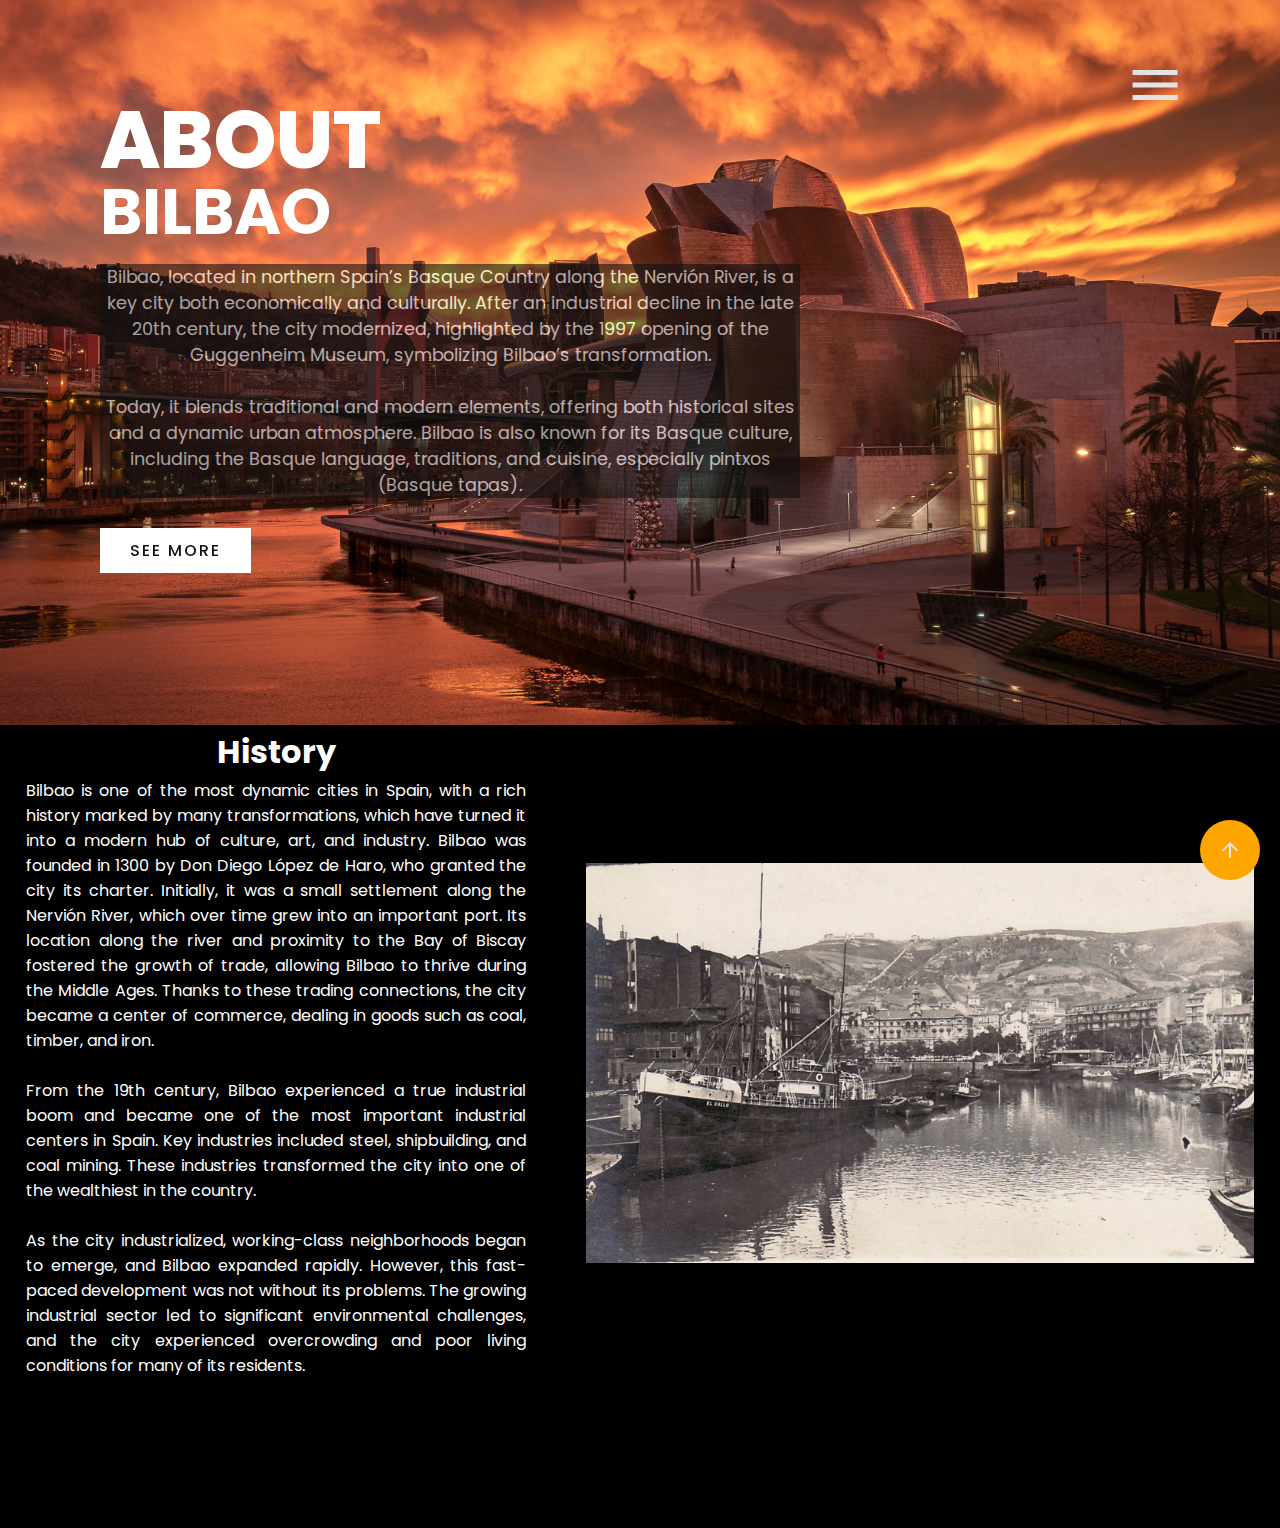
==== index.html @ ed340716 "d" ====
<!DOCTYPE html>
<html lang="en">
<head>
    <link href="https://fonts.googleapis.com/css?family=Poppins:200,300,400,500,600,700,800,900&display=swap" rel="stylesheet">
    <meta charset="UTF-8">
    <meta name="viewport" content="width=device-width, initial-scale=1.0">
    <title>Home</title>
</head>
<link href="styles/style.css" rel="stylesheet">
<link href="styles/general.css" rel="stylesheet">
<body>

<div class="showcase">
      <header>
          <h2 class="logo"></h2>
          <div class="toggle"></div>
        </header>
        <video src="https://traversymedia.com/downloads/videos/explore.mp4" muted loop autoplay></video>
        <div class="overlay">
            <img src="images/gugenheim.jpg" alt="">
        </div>
        <div class="text">
            <h2>About</h2> 
            <h3>Bilbao</h3>
            <p class="about">Bilbao, located in northern Spain’s Basque Country along the Nervión River, is a key city both economically and culturally. After an industrial decline in the late 20th century, the city modernized, highlighted by the 1997 opening of the Guggenheim Museum, symbolizing Bilbao’s transformation.</br></br>
            Today, it blends traditional and modern elements, offering both historical sites and a dynamic urban atmosphere. Bilbao is also known for its Basque culture, including the Basque language, traditions, and cuisine, especially pintxos (Basque tapas).</p>
                <a href="#history" id="explore-link">See more</a>
            </div>
    </div>
        <div class="menu">
            <div><a href="index.html">Home</a></div>
            <div class="dropdown">
                <div class="drop"><a href="#">Where to go?</a></div>
                <div class="dropdown-content">
                    <div><a href="sub-websites/places.html"><ul><li>Places</li></ul></a></div>
                    <div><a href="sub-websites/beaches.html"><ul><li>Beaches</li></ul></a></div>
                </div>
            </div>
            <div><a href="sub-websites/publictransport.html">Public transport</a></div>
            <div><a href="sub-websites/localfood.html">Local food</a></div>
        </div>

        <div class="content">
        <div class="history">
            <div class="section">
                <div class="text-section">
            <h1 class="historia" id="history">History</h1>
            <p class="historiabilbao">Bilbao is one of the most dynamic cities in Spain, with a rich history marked by many transformations, which have turned it into a modern hub of culture, art, and industry.
                Bilbao was founded in 1300 by Don Diego López de Haro, who granted the city its charter. Initially, it was a small settlement along the Nervión River, which over time grew into an important port. Its location along the river and proximity to the Bay of Biscay fostered the growth of trade, allowing Bilbao to thrive during the Middle Ages. Thanks to these trading connections, the city became a center of commerce, dealing in goods such as coal, timber, and iron.
            </br></br>
                From the 19th century, Bilbao experienced a true industrial boom and became one of the most important industrial centers in Spain. Key industries included steel, shipbuilding, and coal mining. These industries transformed the city into one of the wealthiest in the country.
            </br></br>
                As the city industrialized, working-class neighborhoods began to emerge, and Bilbao expanded rapidly. However, this fast-paced development was not without its problems. The growing industrial sector led to significant environmental challenges, and the city experienced overcrowding and poor living conditions for many of its residents.
            </p>
            </div>
            <div class="foto">
            <img src="images/bilbao.jpg" id="zdjbilbao">
            </div>
            </div>
        </div>
        </div>
        <button id="scrollBtn" onclick="topFunction()"><img src="images/arrow_up.svg" alt="scroll to top"></button>

    

        <script src="scripts/script.js"></script>
    </body>
    </html>
---- styles/style.css ----
@import url('https://fonts.googleapis.com/css?family=Poppins:200,300,400,500,600,700,800,900&display=swap');
*
{
  margin: 0;
  padding: 0;
  box-sizing: border-box;
  font-family: 'Poppins', sans-serif;
}

html {
  scroll-behavior: smooth;
}

header
{
  position: absolute;
  top: 0;
  left: 0;
  width: 100%;
  padding: 30px 100px;
  z-index: 1000;
  display: flex;
  justify-content: space-between;
  align-items: center;
}
header .logo
{
  color: #fff;
  text-transform: uppercase;
  cursor: pointer;

}
.toggle
{
  position: relative;
  width: 50px;
  height: 110px;
  background-image: url(../images/menu.jpg);
  background-repeat: no-repeat;
  background-size: 60px;
  background-position: center;
  cursor: pointer;
  transition: 0.2s;
}
.toggle.active
{
  background: url(../images/close.jpg);
  background-repeat: no-repeat;
  background-size: 60px;
  background-position: center;
  cursor: pointer;
}
.showcase
{
  position:absolute;
  right: 0;
  width: 100%;
  padding: 100px;
  display: flex;
  justify-content: space-between;
  align-items: center;
 
  transition: 0.5s;
  z-index: 2;
}
.showcase.active
{
  right: 300px;
}

.showcase video
{
  position: absolute;
  top: 0;
  left: 0;
  width: 100%;
  height: 100%;
  object-fit: cover;
  opacity: 0.8;
}
.overlay
{
  position: absolute;
  top: 0;
  left: 0;
  width: 100%;
  height: 107.8%;
  mix-blend-mode: overlay;
  background-size: cover;
  background-position: center; 
  user-select: none;
}

.overlay img {
  position: relative;
  top: 0;
  left: 0;
  width: 100%;
  height: 100%;
  object-fit: cover;
}
.text
{
  position: relative;
  z-index: 10;
}

.text h2
{
  font-size: 5em;
  font-weight: 800;
  color: #fff;
  line-height: 1em;
  text-transform: uppercase;
}
.text h3
{
  font-size: 4em;
  font-weight: 700;
  color: #fff;
  line-height: 1em;
  text-transform: uppercase;
}
.about
{
  font-size: 1.1em;
  color: #fff;
  margin: 20px 0;
  font-weight: 400;
  max-width: 700px;
  background-color: #111;
  opacity: 0.6;
  transition: 1s;
  text-align: center;
}

.about:hover {
  opacity: 0.9;
}


.text a
{
  display: inline-block;
  font-size: 1em;
  background: #fff;
  padding: 10px 30px;
  text-transform: uppercase;
  text-decoration: none;
  font-weight: 500;
  margin-top: 10px;
  color: #111;
  letter-spacing: 2px;
  transition: 0.2s;
  

}
.text a:hover
{
  letter-spacing: 6px;
}



@media (max-width: 991px)
{
  .showcase,
  .showcase header
  {
    padding: 40px;
  }
  .text h2
  {
    font-size: 3em;
  }
  .text h3
  {
    font-size: 2em;
  }
}

.menu {
  position: absolute; 
  top: 0;
  right: 0px; 
  width: 300px; 
  height: 100%;
  color: #fff;
  background: rgb(0, 0, 0);
  display: flex;
  flex-direction: column;
  align-items: flex-start;
  justify-content: center;
  padding: 0px 10px 10px 40px;
}

.menu div {
  font-size: 24px;
  margin: 0px 0;
}

.menu a {
  all: unset;
  cursor: pointer;
  padding: 4px 5px;
  display: block;
  width: 100%;
}

.menu a:hover {
  color: orange;
}


.dropdown {
  position: relative;
  width: 100%;
}

.dropdown-content {
  position: absolute;
  top: 100%;
  right: 0;
  left: -10px;
  background: rgb(0, 0, 0);
  width: 250px;
  display: none;
  padding: 0px 10px 10px 30px;
}

.dropdown-content div {
  margin: 5px 0;
}

.dropdown:hover .dropdown-content {
  display: block;
}

.content {
  height: 500px;
  background-color: black;
  display: flex;
  justify-content: center;
  position: relative;
  top: 728px;
  color: white;
}

.historia {
  top: 15px;
  color: #fff;
  left: 300px;  
  height: 50px;
}

.historiabilbao {
  position: relative;

  height: 100px;
  width: 500px;
  text-align: justify;
}

#zdjbilbao {
position: relative;
top: -65px;
height: 400px;
}

@keyframes slow-show {
  0% {
    opacity: 0;
    transform: translateY(40px);
  }
  100% {
    opacity: 1;
    transform: translateY(0);
  }
}

.history {
  animation: slow-show 1s;
  display: flex;
  flex-direction: row;
  height: 800px;
}

#scrollBtn {
  all: unset;
  height: 60px;
  width: 60px;
  position: fixed;
  bottom: 20px;
  right: 20px;
  background-color: orange;
  z-index: 100;
  display: flex;
  justify-content: center;
  align-items: center;
  border-radius: 50%;
  cursor: pointer;
  user-select: none;
}

.section {
  width: 100%;
  display: flex;
  column-gap: 60px;
  height: 800px;
  
}

.foto {
  display: flex;
  justify-content: center;
  align-items: center;

}

.text-section {
  display: flex;
  flex-direction: column;
  text-align: center;
  color: white;
  height: 800px;
}
---- styles/general.css ----
body {
    overflow-x: hidden;
    background-color: black;
}
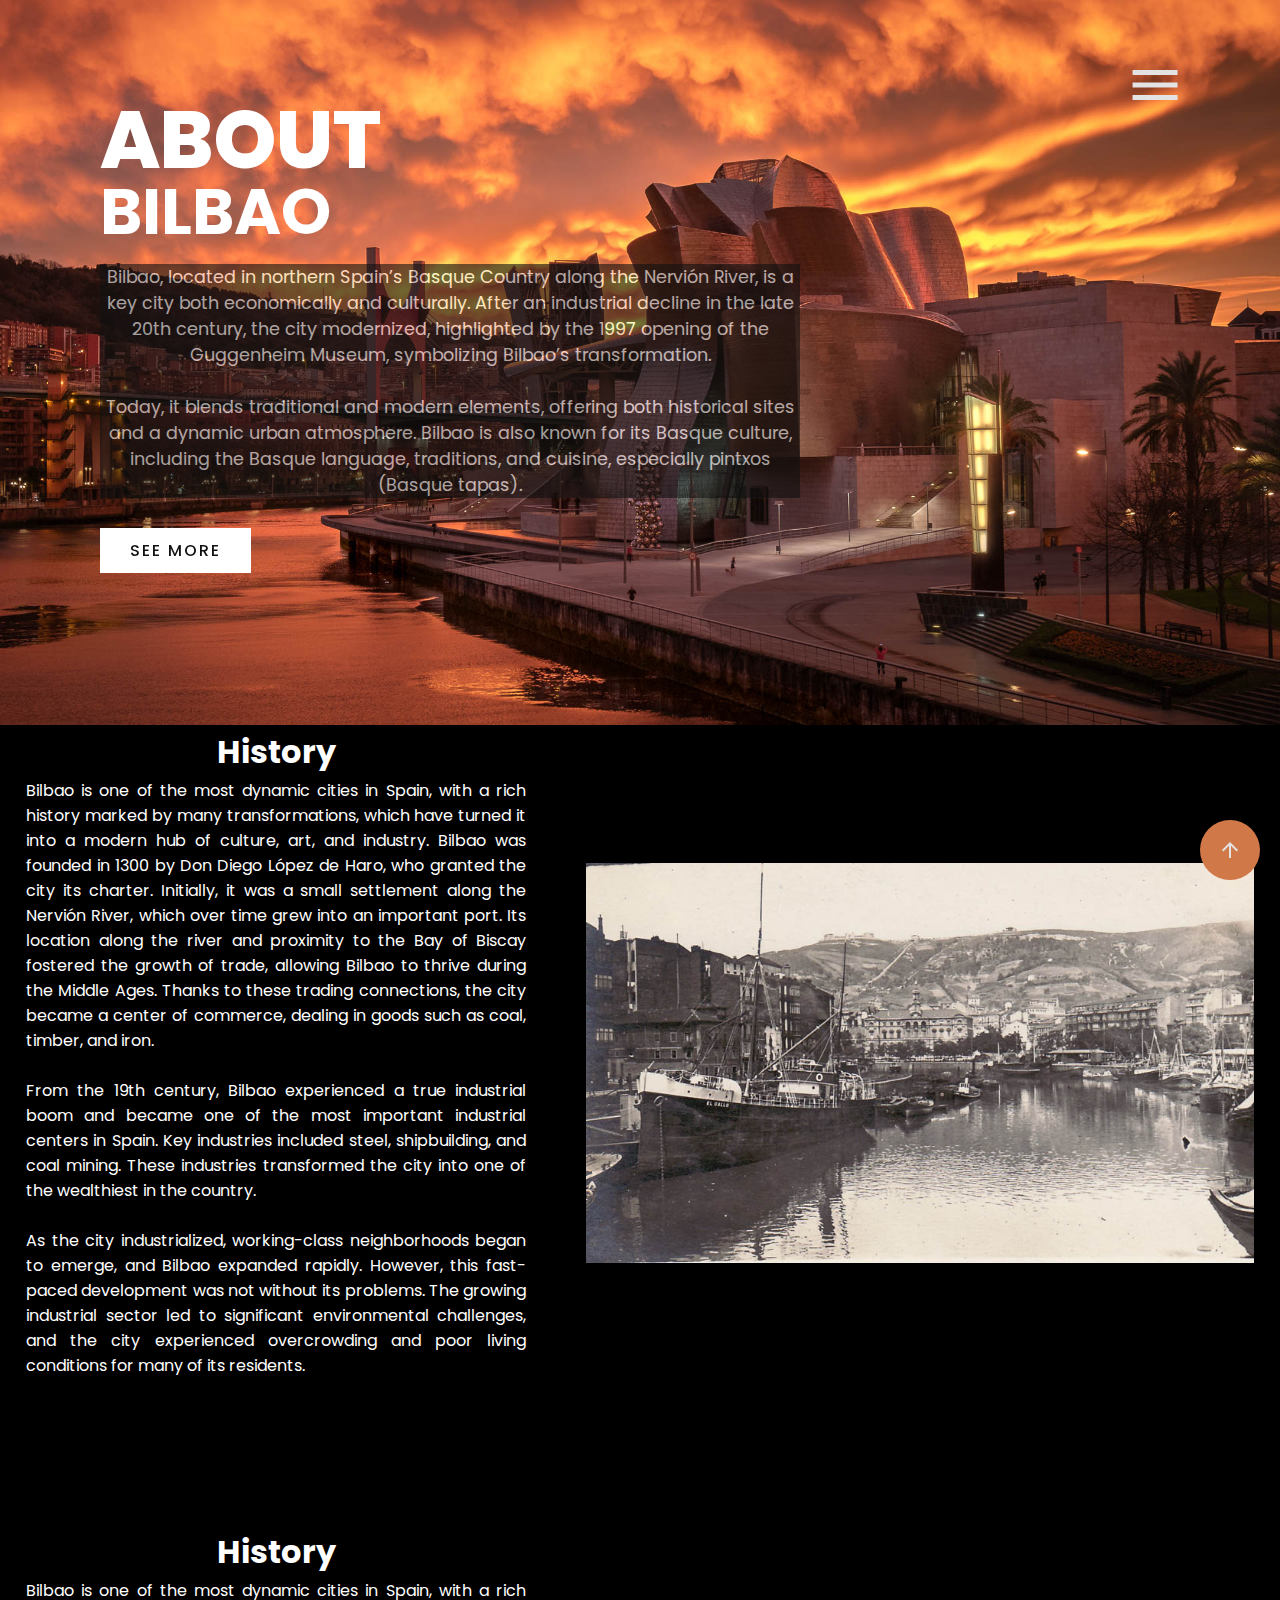
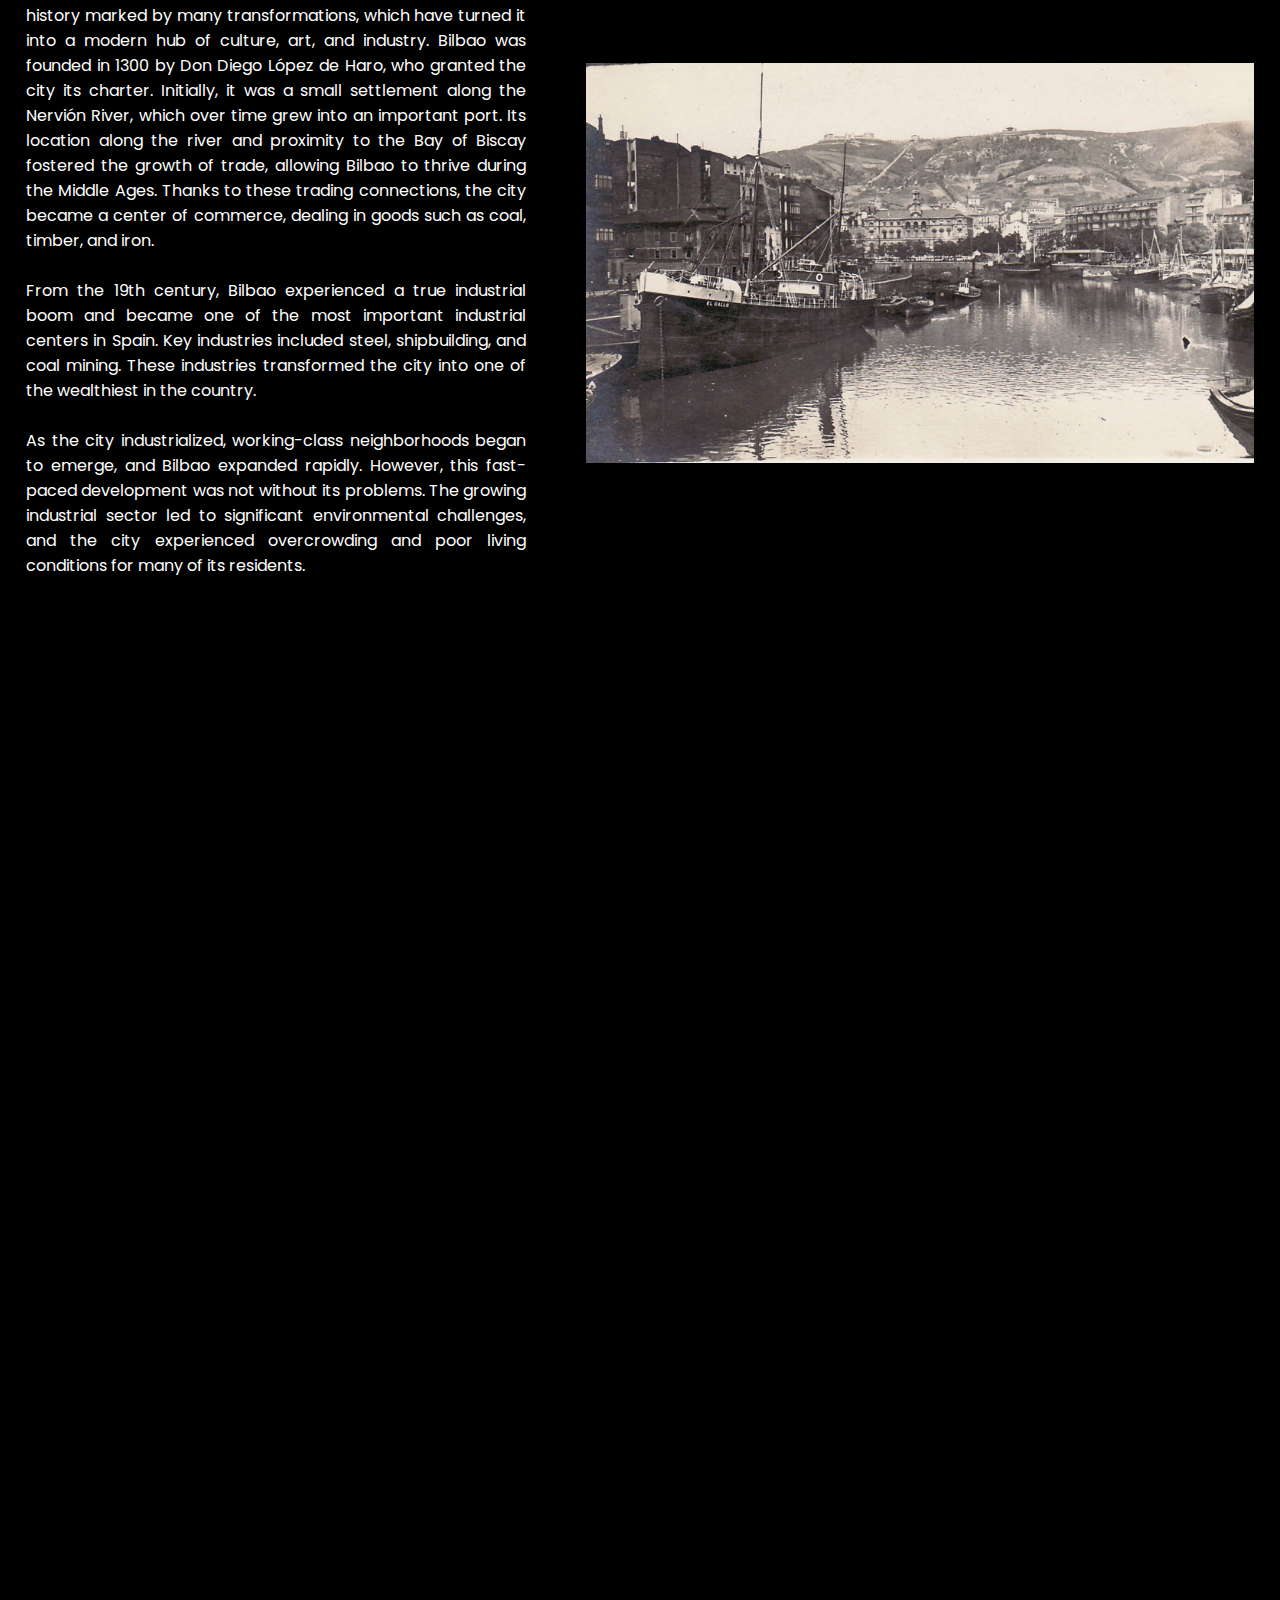
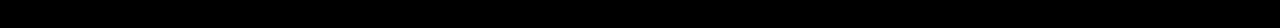
==== commit 7f768ceb: "beaches2" ====
--- a/index.html
+++ b/index.html
@@ -15,7 +15,6 @@
           <h2 class="logo"></h2>
           <div class="toggle"></div>
         </header>
-        <video src="https://traversymedia.com/downloads/videos/explore.mp4" muted loop autoplay></video>
         <div class="overlay">
             <img src="images/gugenheim.jpg" alt="">
         </div>
@@ -57,6 +56,25 @@
             <img src="images/bilbao.jpg" id="zdjbilbao">
             </div>
             </div>
+
+
+            <div class="section">
+                <div class="text-section">
+            <h1 class="historia" id="history">History</h1>
+            <p class="historiabilbao">Bilbao is one of the most dynamic cities in Spain, with a rich history marked by many transformations, which have turned it into a modern hub of culture, art, and industry.
+                Bilbao was founded in 1300 by Don Diego López de Haro, who granted the city its charter. Initially, it was a small settlement along the Nervión River, which over time grew into an important port. Its location along the river and proximity to the Bay of Biscay fostered the growth of trade, allowing Bilbao to thrive during the Middle Ages. Thanks to these trading connections, the city became a center of commerce, dealing in goods such as coal, timber, and iron.
+            </br></br>
+                From the 19th century, Bilbao experienced a true industrial boom and became one of the most important industrial centers in Spain. Key industries included steel, shipbuilding, and coal mining. These industries transformed the city into one of the wealthiest in the country.
+            </br></br>
+                As the city industrialized, working-class neighborhoods began to emerge, and Bilbao expanded rapidly. However, this fast-paced development was not without its problems. The growing industrial sector led to significant environmental challenges, and the city experienced overcrowding and poor living conditions for many of its residents.
+            </p>
+            </div>
+            <div class="foto">
+            <img src="images/bilbao.jpg" id="zdjbilbao">
+            </div>
+            </div>
+
+            
         </div>
         </div>
         <button id="scrollBtn" onclick="topFunction()"><img src="images/arrow_up.svg" alt="scroll to top"></button>
--- a/styles/style.css
+++ b/styles/style.css
@@ -68,16 +68,6 @@
   right: 300px;
 }
 
-.showcase video
-{
-  position: absolute;
-  top: 0;
-  left: 0;
-  width: 100%;
-  height: 100%;
-  object-fit: cover;
-  opacity: 0.8;
-}
 .overlay
 {
   position: absolute;
@@ -182,7 +172,7 @@
 .menu {
   position: absolute; 
   top: 0;
-  right: 0px; 
+  right: 0; 
   width: 300px; 
   height: 100%;
   color: #fff;
@@ -237,7 +227,7 @@
 }
 
 .content {
-  height: 500px;
+  height: 2500px;
   background-color: black;
   display: flex;
   justify-content: center;
@@ -255,7 +245,6 @@
 
 .historiabilbao {
   position: relative;
-
   height: 100px;
   width: 500px;
   text-align: justify;
@@ -280,7 +269,6 @@
 
 .history {
   animation: slow-show 1s;
-  display: flex;
   flex-direction: row;
   height: 800px;
 }
@@ -292,7 +280,7 @@
   position: fixed;
   bottom: 20px;
   right: 20px;
-  background-color: orange;
+  background-color: rgb(209, 120, 72);
   z-index: 100;
   display: flex;
   justify-content: center;
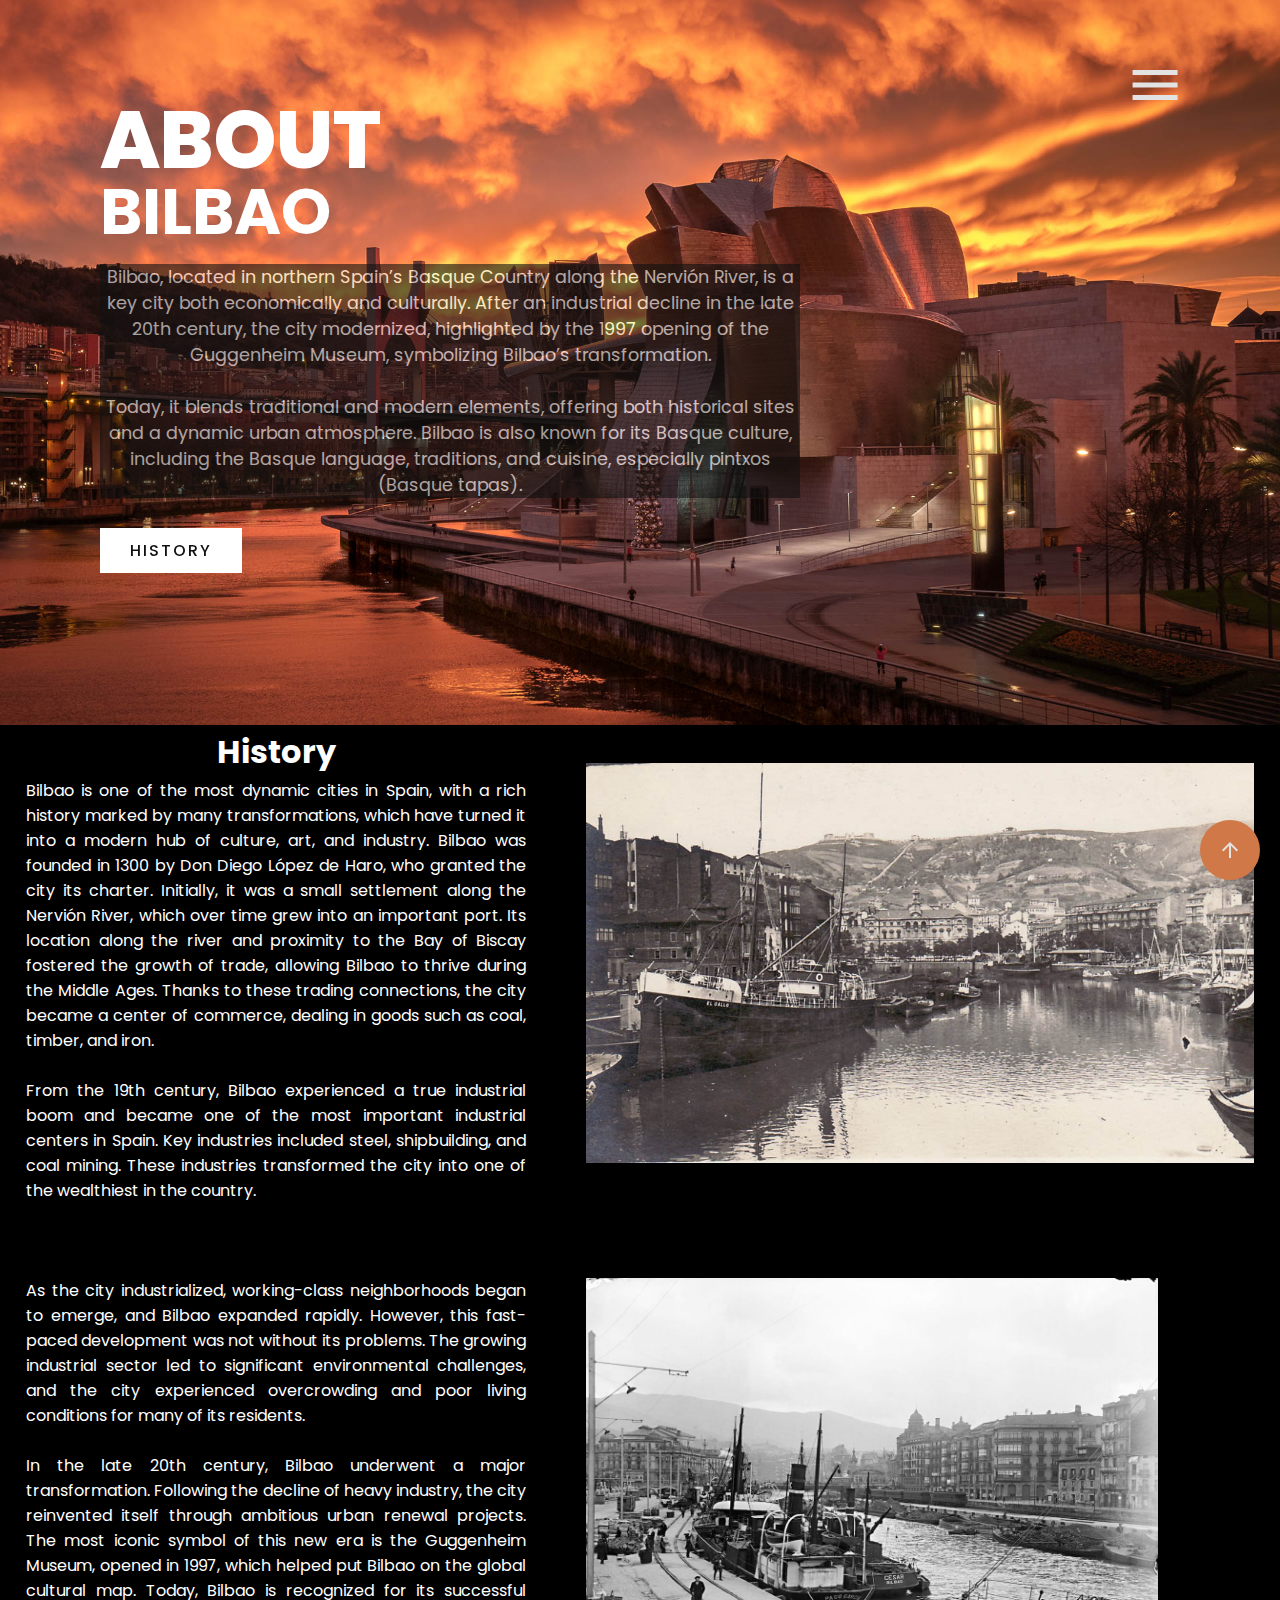
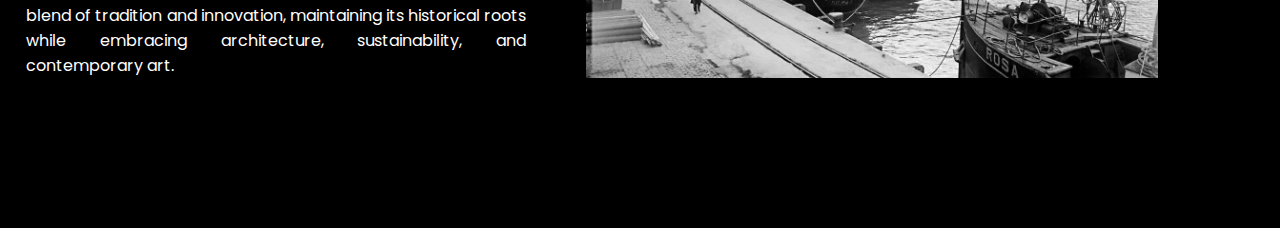
==== commit 6cf84f05: "historia" ====
--- a/index.html
+++ b/index.html
@@ -23,7 +23,7 @@
             <h3>Bilbao</h3>
             <p class="about">Bilbao, located in northern Spain’s Basque Country along the Nervión River, is a key city both economically and culturally. After an industrial decline in the late 20th century, the city modernized, highlighted by the 1997 opening of the Guggenheim Museum, symbolizing Bilbao’s transformation.</br></br>
             Today, it blends traditional and modern elements, offering both historical sites and a dynamic urban atmosphere. Bilbao is also known for its Basque culture, including the Basque language, traditions, and cuisine, especially pintxos (Basque tapas).</p>
-                <a href="#history" id="explore-link">See more</a>
+                <a href="#history" id="explore-link">History</a>
             </div>
     </div>
         <div class="menu">
@@ -44,12 +44,9 @@
             <div class="section">
                 <div class="text-section">
             <h1 class="historia" id="history">History</h1>
-            <p class="historiabilbao">Bilbao is one of the most dynamic cities in Spain, with a rich history marked by many transformations, which have turned it into a modern hub of culture, art, and industry.
-                Bilbao was founded in 1300 by Don Diego López de Haro, who granted the city its charter. Initially, it was a small settlement along the Nervión River, which over time grew into an important port. Its location along the river and proximity to the Bay of Biscay fostered the growth of trade, allowing Bilbao to thrive during the Middle Ages. Thanks to these trading connections, the city became a center of commerce, dealing in goods such as coal, timber, and iron.
-            </br></br>
+            <p class="historiabilbao">Bilbao is one of the most dynamic cities in Spain, with a rich history marked by many transformations, which have turned it into a modern hub of culture, art, and industry. Bilbao was founded in 1300 by Don Diego López de Haro, who granted the city its charter. Initially, it was a small settlement along the Nervión River, which over time grew into an important port. Its location along the river and proximity to the Bay of Biscay fostered the growth of trade, allowing Bilbao to thrive during the Middle Ages. Thanks to these trading connections, the city became a center of commerce, dealing in goods such as coal, timber, and iron.
+            <br><br>
                 From the 19th century, Bilbao experienced a true industrial boom and became one of the most important industrial centers in Spain. Key industries included steel, shipbuilding, and coal mining. These industries transformed the city into one of the wealthiest in the country.
-            </br></br>
-                As the city industrialized, working-class neighborhoods began to emerge, and Bilbao expanded rapidly. However, this fast-paced development was not without its problems. The growing industrial sector led to significant environmental challenges, and the city experienced overcrowding and poor living conditions for many of its residents.
             </p>
             </div>
             <div class="foto">
@@ -60,27 +57,22 @@
 
             <div class="section">
                 <div class="text-section">
-            <h1 class="historia" id="history">History</h1>
-            <p class="historiabilbao">Bilbao is one of the most dynamic cities in Spain, with a rich history marked by many transformations, which have turned it into a modern hub of culture, art, and industry.
-                Bilbao was founded in 1300 by Don Diego López de Haro, who granted the city its charter. Initially, it was a small settlement along the Nervión River, which over time grew into an important port. Its location along the river and proximity to the Bay of Biscay fostered the growth of trade, allowing Bilbao to thrive during the Middle Ages. Thanks to these trading connections, the city became a center of commerce, dealing in goods such as coal, timber, and iron.
-            </br></br>
-                From the 19th century, Bilbao experienced a true industrial boom and became one of the most important industrial centers in Spain. Key industries included steel, shipbuilding, and coal mining. These industries transformed the city into one of the wealthiest in the country.
-            </br></br>
-                As the city industrialized, working-class neighborhoods began to emerge, and Bilbao expanded rapidly. However, this fast-paced development was not without its problems. The growing industrial sector led to significant environmental challenges, and the city experienced overcrowding and poor living conditions for many of its residents.
+            <p class="historiabilbao">As the city industrialized, working-class neighborhoods began to emerge, and Bilbao expanded rapidly. However, this fast-paced development was not without its problems. The growing industrial sector led to significant environmental challenges, and the city experienced overcrowding and poor living conditions for many of its residents.
+            <br><br>
+                In the late 20th century, Bilbao underwent a major transformation. Following the decline of heavy industry, the city reinvented itself through ambitious urban renewal projects. The most iconic symbol of this new era is the Guggenheim Museum, opened in 1997, which helped put Bilbao on the global cultural map. Today, Bilbao is recognized for its successful blend of tradition and innovation, maintaining its historical roots while embracing architecture, sustainability, and contemporary art.
             </p>
             </div>
             <div class="foto">
-            <img src="images/bilbao.jpg" id="zdjbilbao">
+            <img src="images/bilbao2.jpg" id="zdjbilbao2">
             </div>
-            </div>
-
-            
+            </div>  
         </div>
         </div>
+
+
         <button id="scrollBtn" onclick="topFunction()"><img src="images/arrow_up.svg" alt="scroll to top"></button>
 
-    
+        <script src="scripts/script.js"></script>
 
-        <script src="scripts/script.js"></script>
     </body>
     </html>--- a/styles/style.css
+++ b/styles/style.css
@@ -150,25 +150,6 @@
   letter-spacing: 6px;
 }
 
-
-
-@media (max-width: 991px)
-{
-  .showcase,
-  .showcase header
-  {
-    padding: 40px;
-  }
-  .text h2
-  {
-    font-size: 3em;
-  }
-  .text h3
-  {
-    font-size: 2em;
-  }
-}
-
 .menu {
   position: absolute; 
   top: 0;
@@ -208,26 +189,28 @@
 }
 
 .dropdown-content {
+  background-color: black;
+  display: none;
   position: absolute;
-  top: 100%;
-  right: 0;
-  left: -10px;
-  background: rgb(0, 0, 0);
-  width: 250px;
-  display: none;
-  padding: 0px 10px 10px 30px;
-}
+
+}
+
+.dropdown:hover .dropdown-content {
+  display: block;
+  padding-left: 40px;
+  padding-right: 50px;
+  box-shadow: 2px 2px 3px -1px rgba(255, 255, 255, 1);
+  border-radius: 5px;
+}
+
 
 .dropdown-content div {
   margin: 5px 0;
 }
 
-.dropdown:hover .dropdown-content {
-  display: block;
-}
 
 .content {
-  height: 2500px;
+  height: 600px;
   background-color: black;
   display: flex;
   justify-content: center;
@@ -252,9 +235,15 @@
 
 #zdjbilbao {
 position: relative;
-top: -65px;
+top: 10px;
 height: 400px;
 }
+
+#zdjbilbao2 {
+  position: relative;
+  top: -25px;
+  height: 400px;
+  }
 
 @keyframes slow-show {
   0% {
@@ -294,7 +283,7 @@
   width: 100%;
   display: flex;
   column-gap: 60px;
-  height: 800px;
+  height: 550px;
   
 }
 
@@ -302,13 +291,13 @@
   display: flex;
   justify-content: center;
   align-items: center;
-
-}
+  height: 450px;
+  }
 
 .text-section {
   display: flex;
   flex-direction: column;
   text-align: center;
   color: white;
-  height: 800px;
+  height: auto;
 }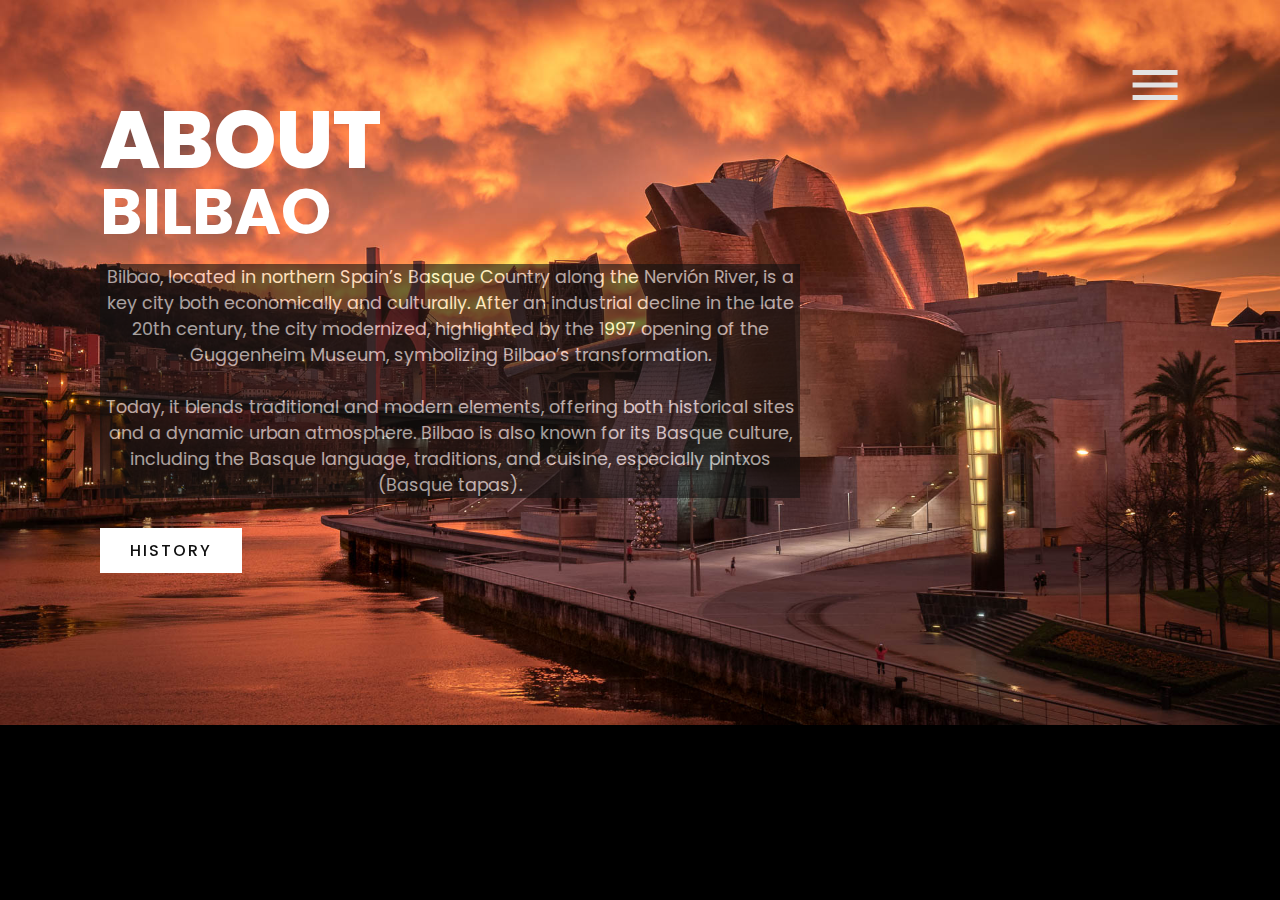
==== commit 0b8f3a22: "czytokoniec" ====
--- a/index.html
+++ b/index.html
@@ -23,7 +23,7 @@
             <h3>Bilbao</h3>
             <p class="about">Bilbao, located in northern Spain’s Basque Country along the Nervión River, is a key city both economically and culturally. After an industrial decline in the late 20th century, the city modernized, highlighted by the 1997 opening of the Guggenheim Museum, symbolizing Bilbao’s transformation.</br></br>
             Today, it blends traditional and modern elements, offering both historical sites and a dynamic urban atmosphere. Bilbao is also known for its Basque culture, including the Basque language, traditions, and cuisine, especially pintxos (Basque tapas).</p>
-                <a href="#history" id="explore-link">History</a>
+                <a href="sub-websites/history.html" id="explore-link">History</a>
             </div>
     </div>
         <div class="menu">
@@ -39,38 +39,6 @@
             <div><a href="sub-websites/localfood.html">Local food</a></div>
         </div>
 
-        <div class="content">
-        <div class="history">
-            <div class="section">
-                <div class="text-section">
-            <h1 class="historia" id="history">History</h1>
-            <p class="historiabilbao">Bilbao is one of the most dynamic cities in Spain, with a rich history marked by many transformations, which have turned it into a modern hub of culture, art, and industry. Bilbao was founded in 1300 by Don Diego López de Haro, who granted the city its charter. Initially, it was a small settlement along the Nervión River, which over time grew into an important port. Its location along the river and proximity to the Bay of Biscay fostered the growth of trade, allowing Bilbao to thrive during the Middle Ages. Thanks to these trading connections, the city became a center of commerce, dealing in goods such as coal, timber, and iron.
-            <br><br>
-                From the 19th century, Bilbao experienced a true industrial boom and became one of the most important industrial centers in Spain. Key industries included steel, shipbuilding, and coal mining. These industries transformed the city into one of the wealthiest in the country.
-            </p>
-            </div>
-            <div class="foto">
-            <img src="images/bilbao.jpg" id="zdjbilbao">
-            </div>
-            </div>
-
-
-            <div class="section">
-                <div class="text-section">
-            <p class="historiabilbao">As the city industrialized, working-class neighborhoods began to emerge, and Bilbao expanded rapidly. However, this fast-paced development was not without its problems. The growing industrial sector led to significant environmental challenges, and the city experienced overcrowding and poor living conditions for many of its residents.
-            <br><br>
-                In the late 20th century, Bilbao underwent a major transformation. Following the decline of heavy industry, the city reinvented itself through ambitious urban renewal projects. The most iconic symbol of this new era is the Guggenheim Museum, opened in 1997, which helped put Bilbao on the global cultural map. Today, Bilbao is recognized for its successful blend of tradition and innovation, maintaining its historical roots while embracing architecture, sustainability, and contemporary art.
-            </p>
-            </div>
-            <div class="foto">
-            <img src="images/bilbao2.jpg" id="zdjbilbao2">
-            </div>
-            </div>  
-        </div>
-        </div>
-
-
-        <button id="scrollBtn" onclick="topFunction()"><img src="images/arrow_up.svg" alt="scroll to top"></button>
 
         <script src="scripts/script.js"></script>
 
--- a/styles/style.css
+++ b/styles/style.css
@@ -211,7 +211,7 @@
 
 .content {
   height: 600px;
-  background-color: black;
+  background-color: rgb(0, 0, 0);
   display: flex;
   justify-content: center;
   position: relative;
@@ -219,48 +219,7 @@
   color: white;
 }
 
-.historia {
-  top: 15px;
-  color: #fff;
-  left: 300px;  
-  height: 50px;
-}
-
-.historiabilbao {
-  position: relative;
-  height: 100px;
-  width: 500px;
-  text-align: justify;
-}
-
-#zdjbilbao {
-position: relative;
-top: 10px;
-height: 400px;
-}
-
-#zdjbilbao2 {
-  position: relative;
-  top: -25px;
-  height: 400px;
-  }
-
-@keyframes slow-show {
-  0% {
-    opacity: 0;
-    transform: translateY(40px);
-  }
-  100% {
-    opacity: 1;
-    transform: translateY(0);
-  }
-}
-
-.history {
-  animation: slow-show 1s;
-  flex-direction: row;
-  height: 800px;
-}
+
 
 #scrollBtn {
   all: unset;
@@ -269,7 +228,7 @@
   position: fixed;
   bottom: 20px;
   right: 20px;
-  background-color: rgb(209, 120, 72);
+  background-color: rgb(253, 137, 74);
   z-index: 100;
   display: flex;
   justify-content: center;
@@ -284,7 +243,7 @@
   display: flex;
   column-gap: 60px;
   height: 550px;
-  
+  background-color: rgb(0, 0, 0);
 }
 
 .foto {
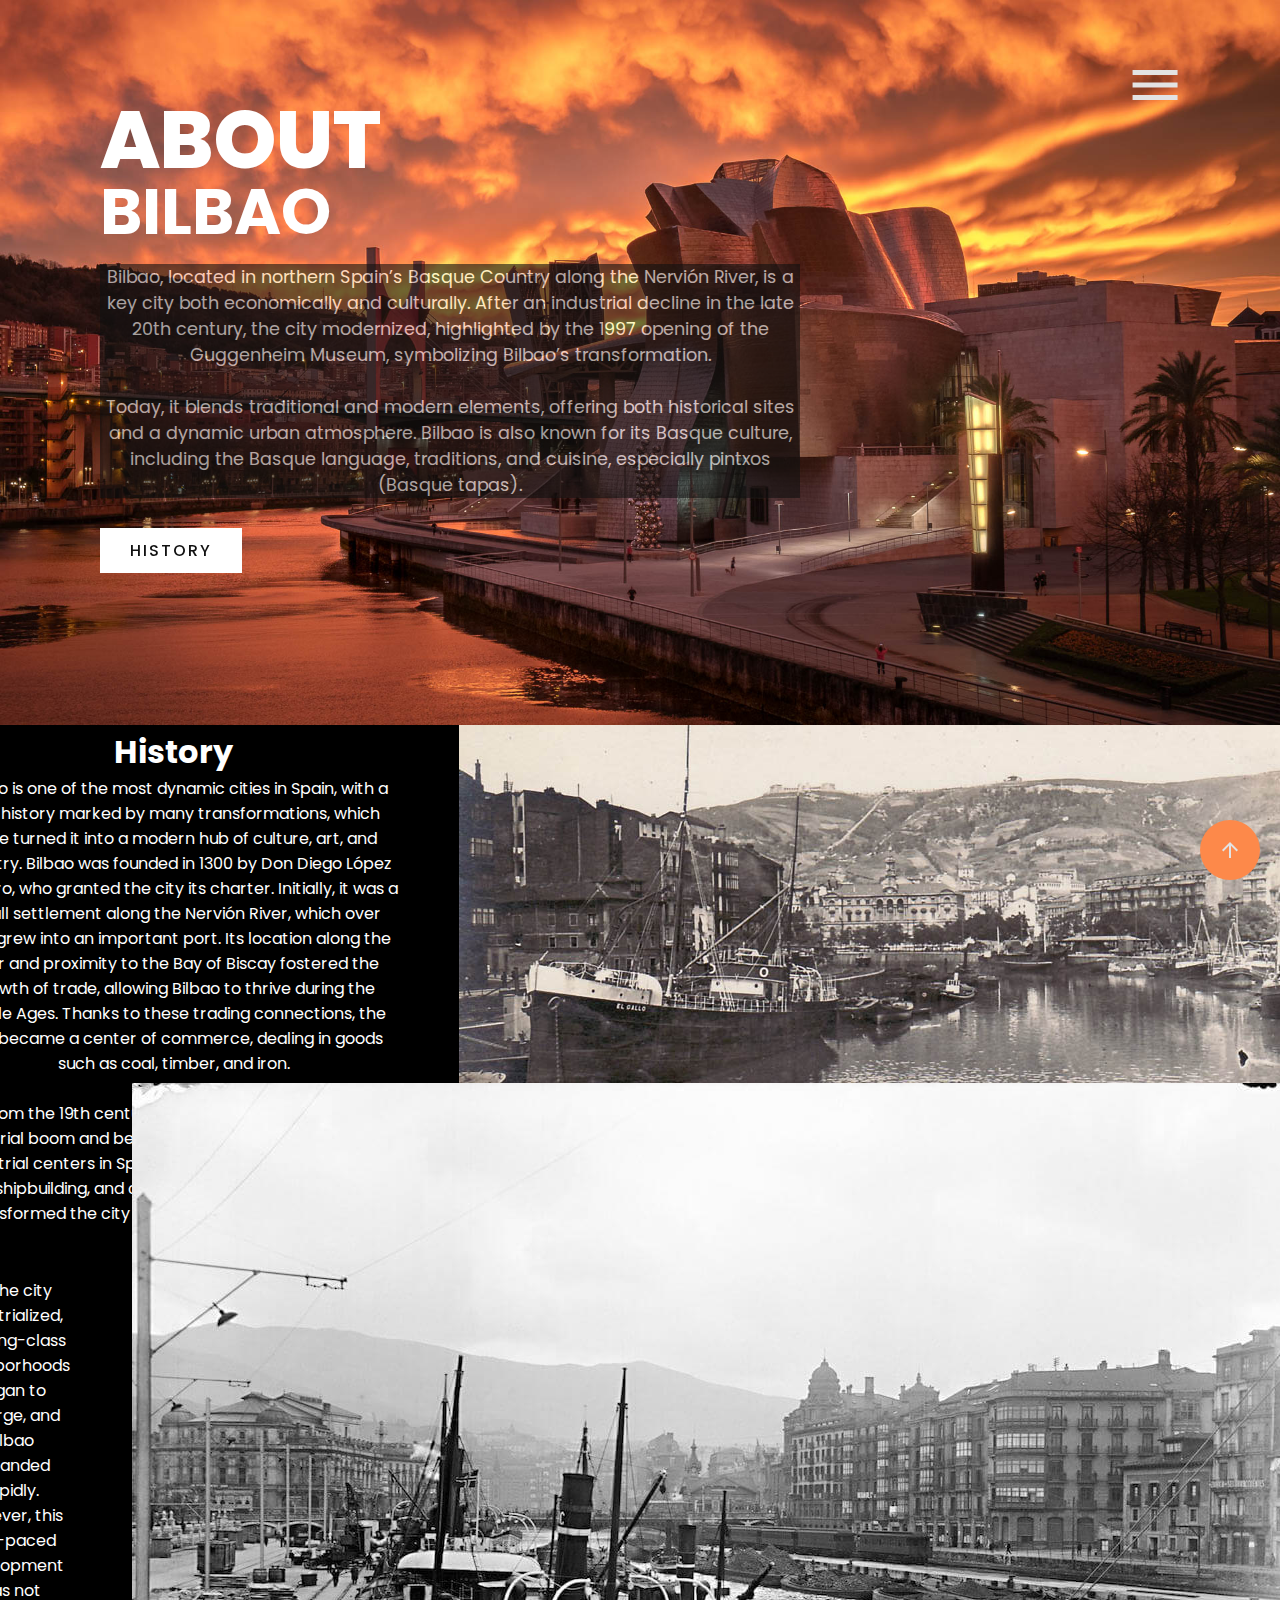
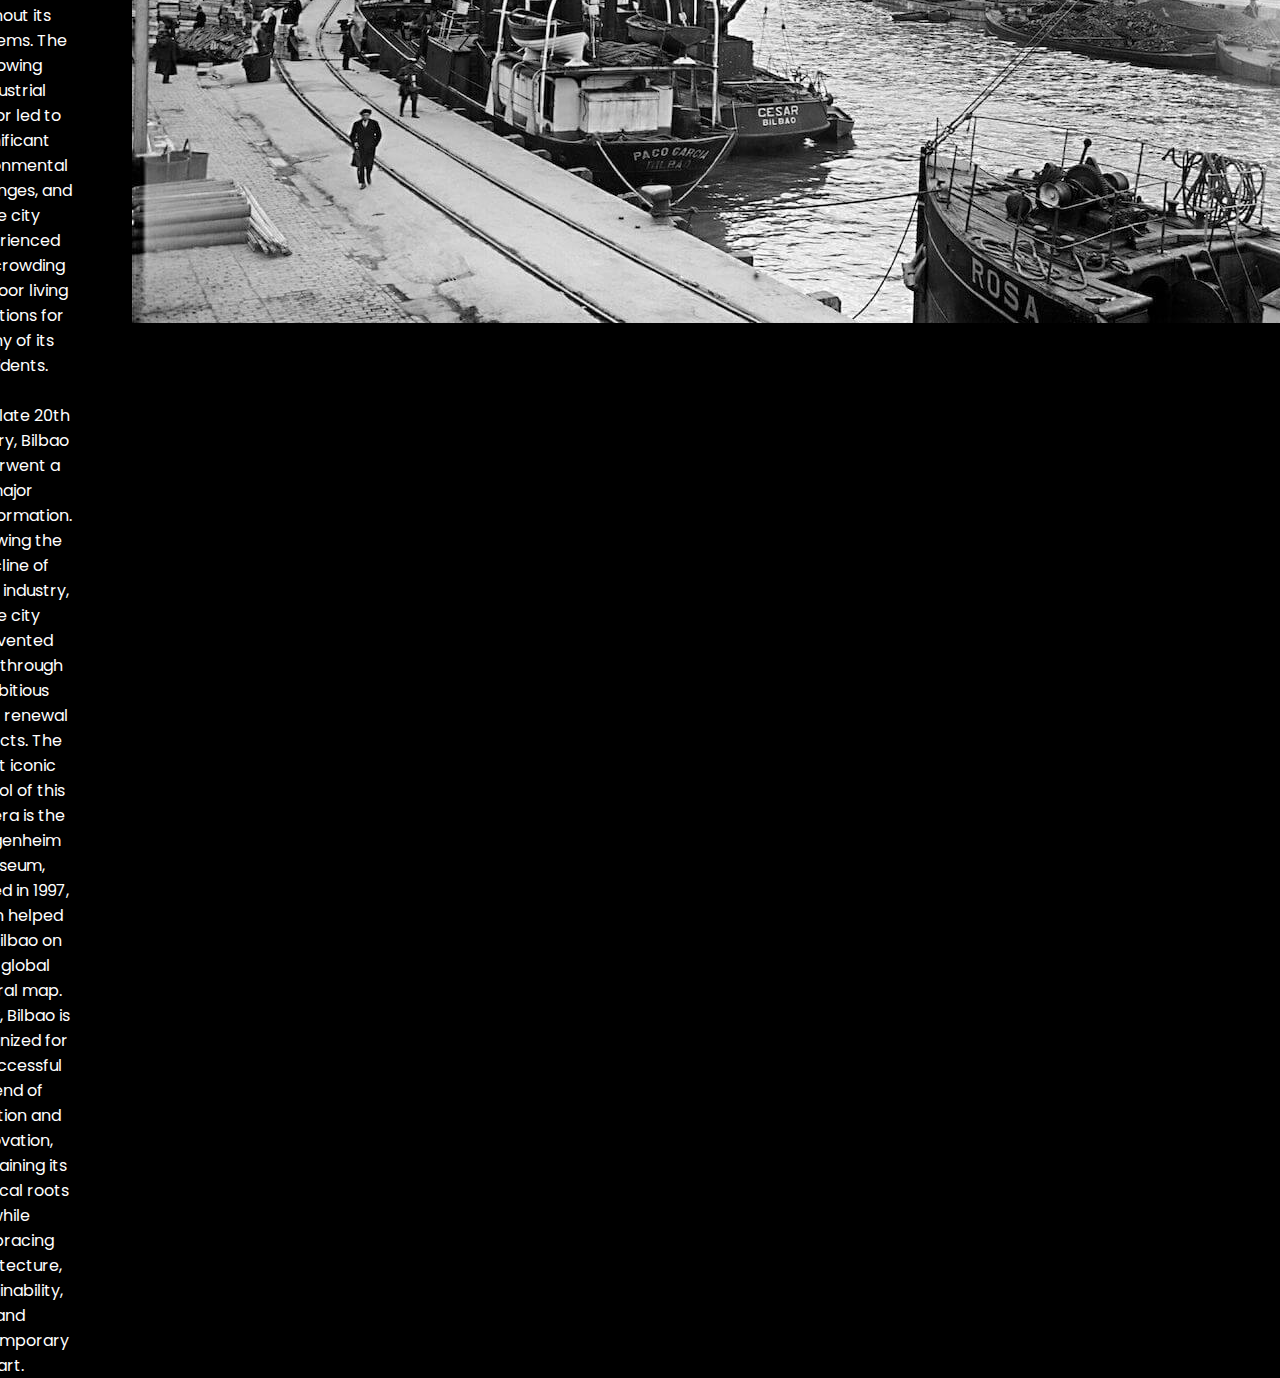
==== commit add1d2f1: "koniec" ====
--- a/index.html
+++ b/index.html
@@ -23,7 +23,7 @@
             <h3>Bilbao</h3>
             <p class="about">Bilbao, located in northern Spain’s Basque Country along the Nervión River, is a key city both economically and culturally. After an industrial decline in the late 20th century, the city modernized, highlighted by the 1997 opening of the Guggenheim Museum, symbolizing Bilbao’s transformation.</br></br>
             Today, it blends traditional and modern elements, offering both historical sites and a dynamic urban atmosphere. Bilbao is also known for its Basque culture, including the Basque language, traditions, and cuisine, especially pintxos (Basque tapas).</p>
-                <a href="sub-websites/history.html" id="explore-link">History</a>
+                <a href="#history" id="explore-link">History</a>
             </div>
     </div>
         <div class="menu">
@@ -39,6 +39,38 @@
             <div><a href="sub-websites/localfood.html">Local food</a></div>
         </div>
 
+        <div class="content">
+        <div class="history">
+            <div class="section">
+                <div class="text-section">
+            <h1 class="historia" id="history">History</h1>
+            <p class="historiabilbao">Bilbao is one of the most dynamic cities in Spain, with a rich history marked by many transformations, which have turned it into a modern hub of culture, art, and industry. Bilbao was founded in 1300 by Don Diego López de Haro, who granted the city its charter. Initially, it was a small settlement along the Nervión River, which over time grew into an important port. Its location along the river and proximity to the Bay of Biscay fostered the growth of trade, allowing Bilbao to thrive during the Middle Ages. Thanks to these trading connections, the city became a center of commerce, dealing in goods such as coal, timber, and iron.
+            <br><br>
+                From the 19th century, Bilbao experienced a true industrial boom and became one of the most important industrial centers in Spain. Key industries included steel, shipbuilding, and coal mining. These industries transformed the city into one of the wealthiest in the country.
+            </p>
+            </div>
+            <div class="foto">
+            <img src="images/bilbao.jpg" id="zdjbilbao">
+            </div>
+            </div>
+
+
+            <div class="section">
+                <div class="text-section">
+            <p class="historiabilbao">As the city industrialized, working-class neighborhoods began to emerge, and Bilbao expanded rapidly. However, this fast-paced development was not without its problems. The growing industrial sector led to significant environmental challenges, and the city experienced overcrowding and poor living conditions for many of its residents.
+            <br><br>
+                In the late 20th century, Bilbao underwent a major transformation. Following the decline of heavy industry, the city reinvented itself through ambitious urban renewal projects. The most iconic symbol of this new era is the Guggenheim Museum, opened in 1997, which helped put Bilbao on the global cultural map. Today, Bilbao is recognized for its successful blend of tradition and innovation, maintaining its historical roots while embracing architecture, sustainability, and contemporary art.
+            </p>
+            </div>
+            <div class="foto">
+            <img src="images/bilbao2.jpg" id="zdjbilbao2">
+            </div>
+            </div>  
+        </div>
+        </div>
+
+
+        <button id="scrollBtn" onclick="topFunction()"><img src="images/arrow_up.svg" alt="scroll to top"></button>
 
         <script src="scripts/script.js"></script>
 
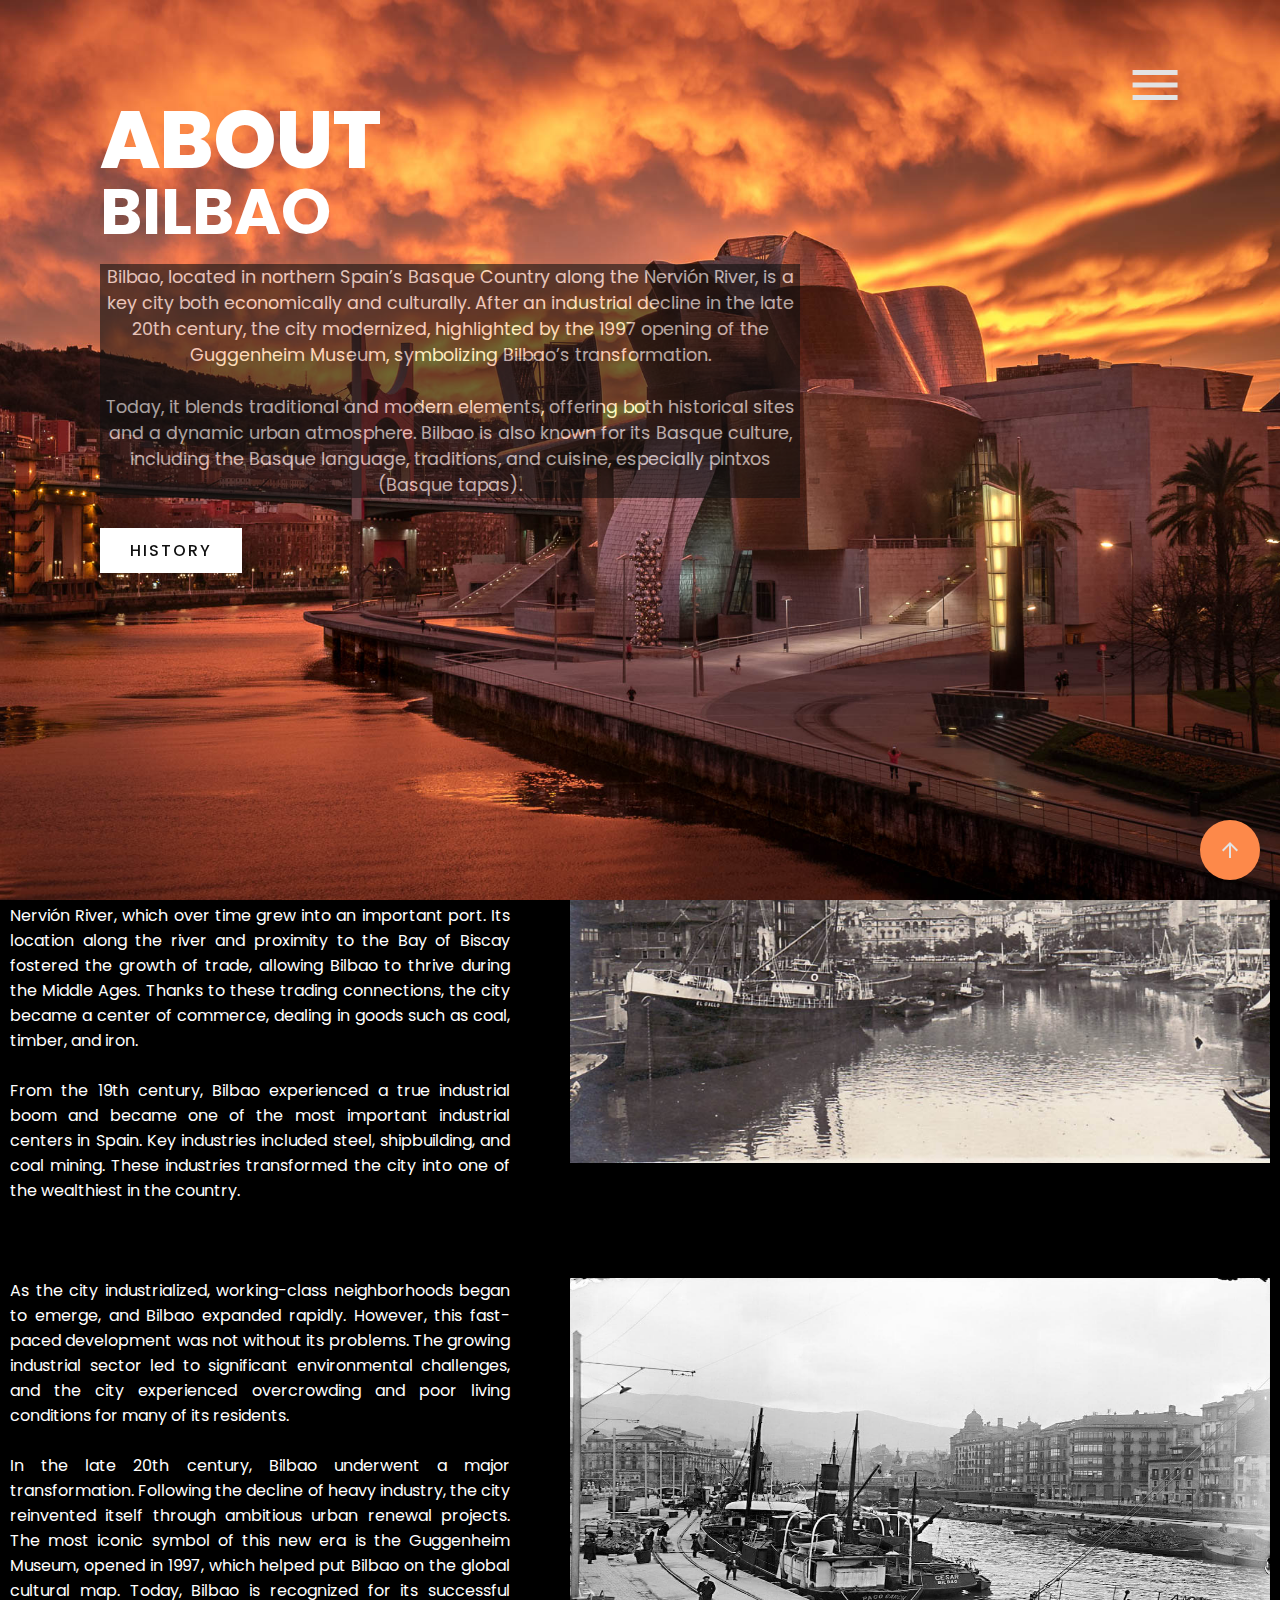
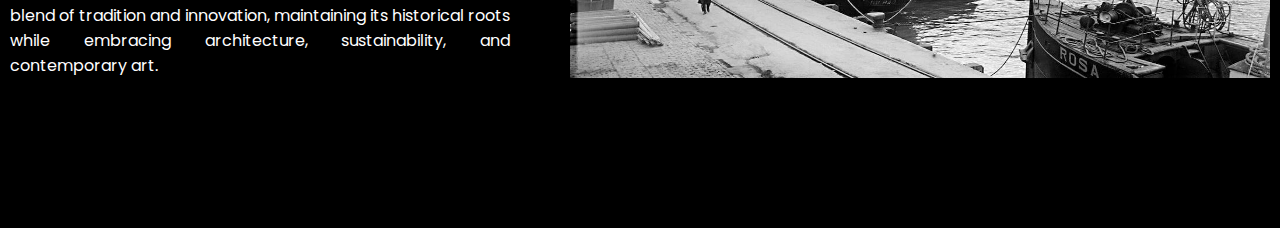
==== commit a3f55363: "synku" ====
--- a/index.html
+++ b/index.html
@@ -11,9 +11,9 @@
 <body>
 
 <div class="showcase">
-      <header>
-          <h2 class="logo"></h2>
-          <div class="toggle"></div>
+        <header>
+            <h2 class="logo"></h2>
+            <div class="toggle"></div>
         </header>
         <div class="overlay">
             <img src="images/gugenheim.jpg" alt="">
--- a/styles/style.css
+++ b/styles/style.css
@@ -74,7 +74,7 @@
   top: 0;
   left: 0;
   width: 100%;
-  height: 107.8%;
+  height: 100vh;
   mix-blend-mode: overlay;
   background-size: cover;
   background-position: center; 
@@ -85,8 +85,8 @@
   position: relative;
   top: 0;
   left: 0;
-  width: 100%;
-  height: 100%;
+  width: 100vw;
+  height: 100vh;
   object-fit: cover;
 }
 .text
@@ -219,7 +219,50 @@
   color: white;
 }
 
-
+.historia {
+  top: 15px;
+  color: #fff;
+  left: 300px;  
+  height: 50px;
+}
+
+.historiabilbao {
+  position: relative;
+  height: 100px;
+  width: 500px;
+  text-align: justify;
+}
+
+#zdjbilbao {
+position: relative;
+top: 10px;
+height: 400px;
+width: 700px;
+}
+
+#zdjbilbao2 {
+  position: relative;
+  top: -25px;
+  height: 400px;
+  width: 700px;
+  }
+
+@keyframes slow-show {
+  0% {
+    opacity: 0;
+    transform: translateY(40px);
+  }
+  100% {
+    opacity: 1;
+    transform: translateY(0);
+  }
+}
+
+.history {
+  animation: slow-show 1s;
+  flex-direction: row;
+  height: 800px;
+}
 
 #scrollBtn {
   all: unset;
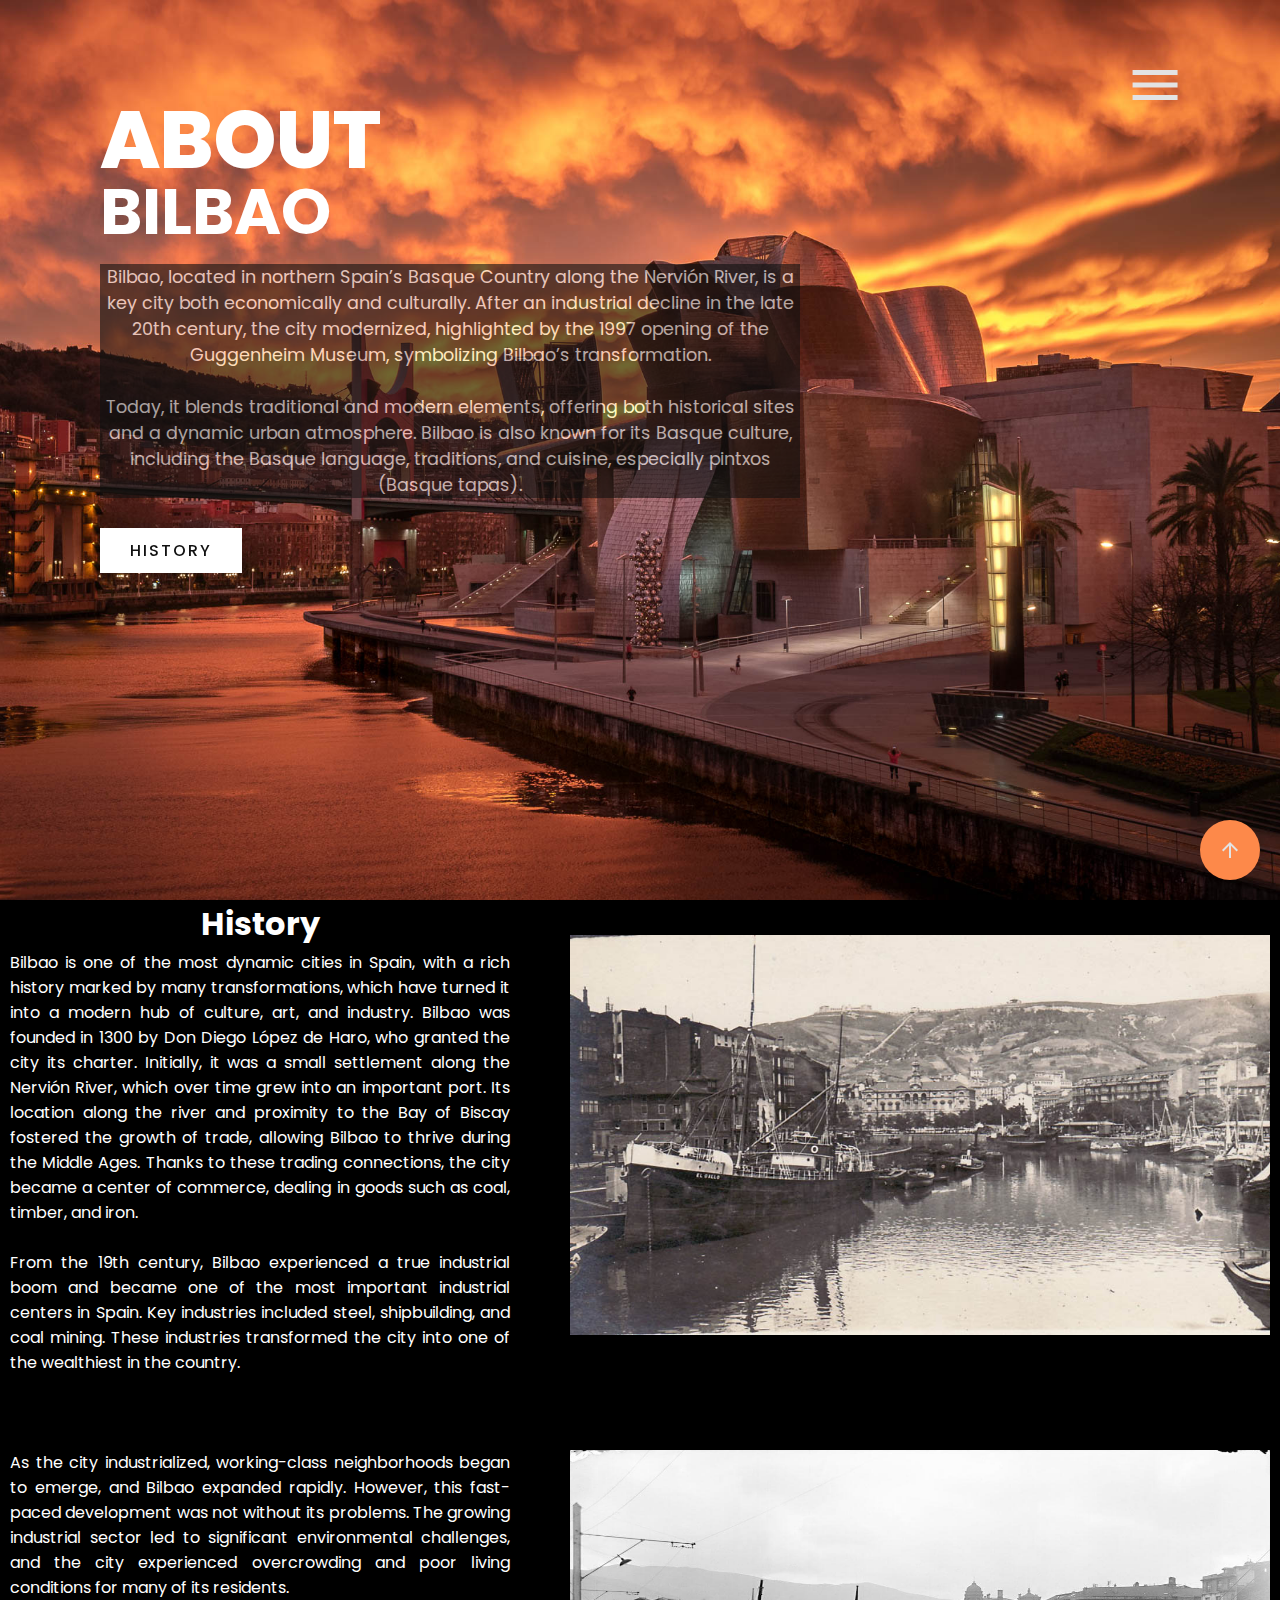
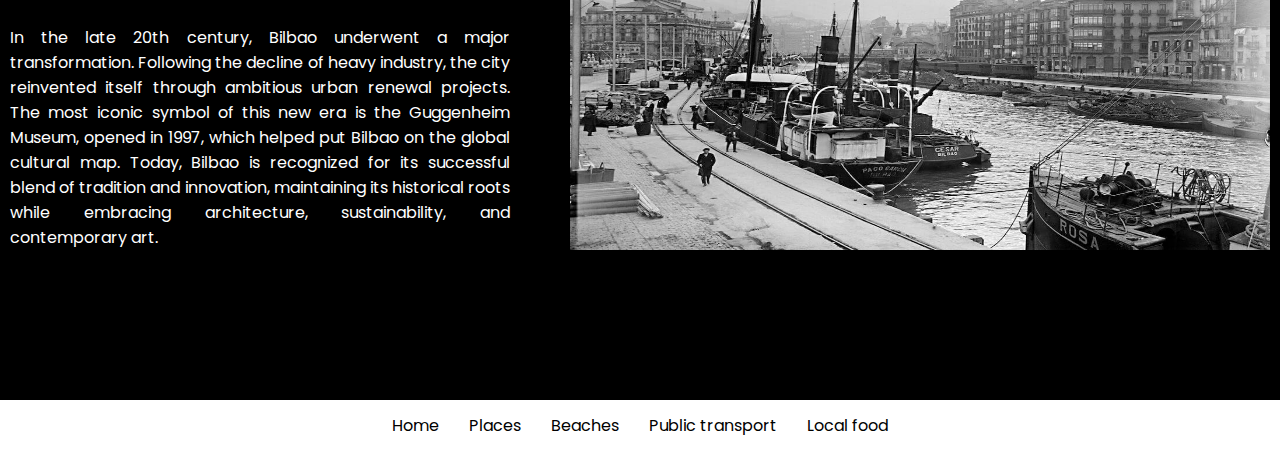
==== commit c013edf4: "footer" ====
--- a/index.html
+++ b/index.html
@@ -66,8 +66,18 @@
             <img src="images/bilbao2.jpg" id="zdjbilbao2">
             </div>
             </div>  
+
+            <footer><a href="index.html">Home</a>
+                <a href="sub-websites/places.html">Places</a>
+                <a href="sub-websites/beaches.html">Beaches</a>
+                <a href="sub-websites/publictransport.html">Public transport</a>
+                <a href="sub-websites/localfood.html">Local food</a>
+            </footer>
+
+
         </div>
         </div>
+
 
 
         <button id="scrollBtn" onclick="topFunction()"><img src="images/arrow_up.svg" alt="scroll to top"></button>
--- a/styles/style.css
+++ b/styles/style.css
@@ -210,12 +210,12 @@
 
 
 .content {
-  height: 600px;
+  height: 100vh;
   background-color: rgb(0, 0, 0);
   display: flex;
   justify-content: center;
   position: relative;
-  top: 728px;
+  top: 100vh;
   color: white;
 }
 
--- a/styles/general.css
+++ b/styles/general.css
@@ -1,4 +1,24 @@
 body {
     overflow-x: hidden;
     background-color: black;
+}
+
+footer {
+    position: absolute;
+    left: 0;
+    bottom: auto;
+    width: 100%;
+    height: 50px;
+    background-color: white;
+    color: black;
+    text-align: center;
+    display: flex;
+    align-items: center;
+    justify-content: center;
+  }
+
+footer a {
+    margin: 15px;
+    text-decoration: none;
+    color: black;
 }